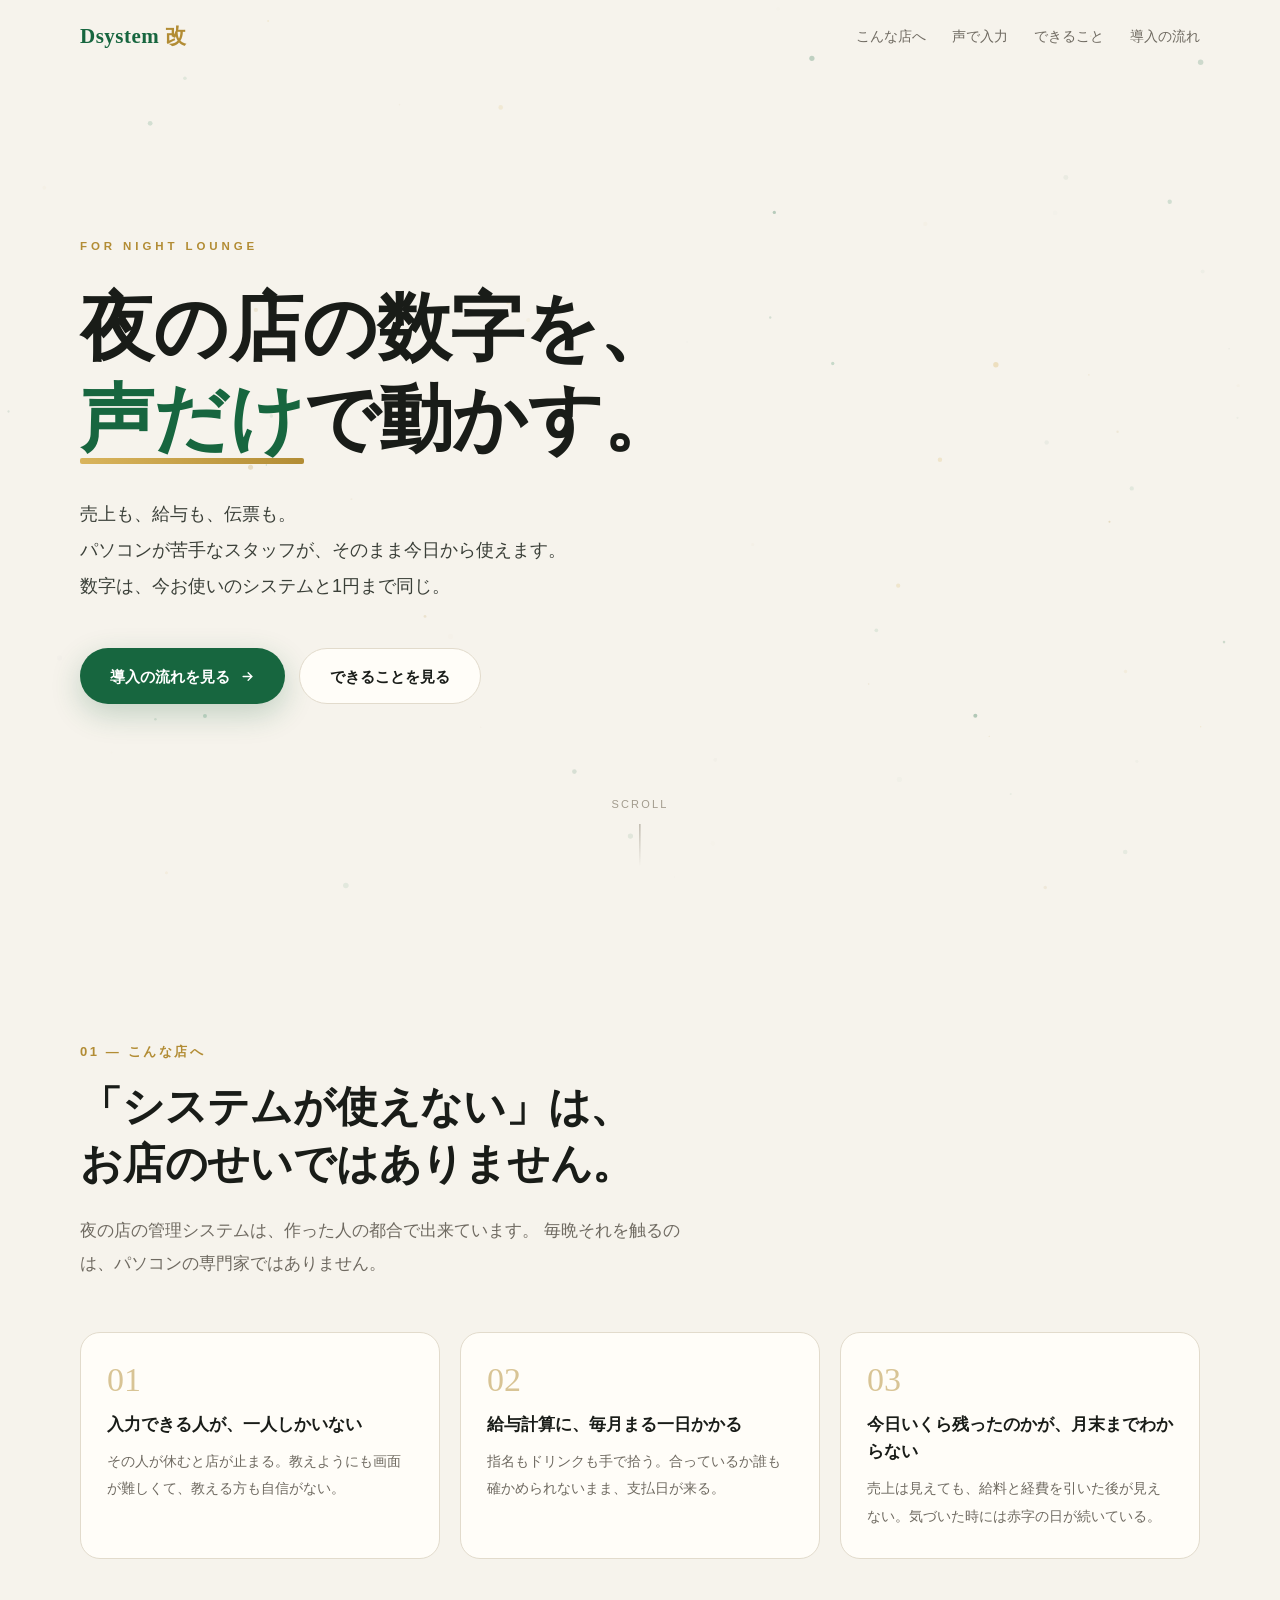
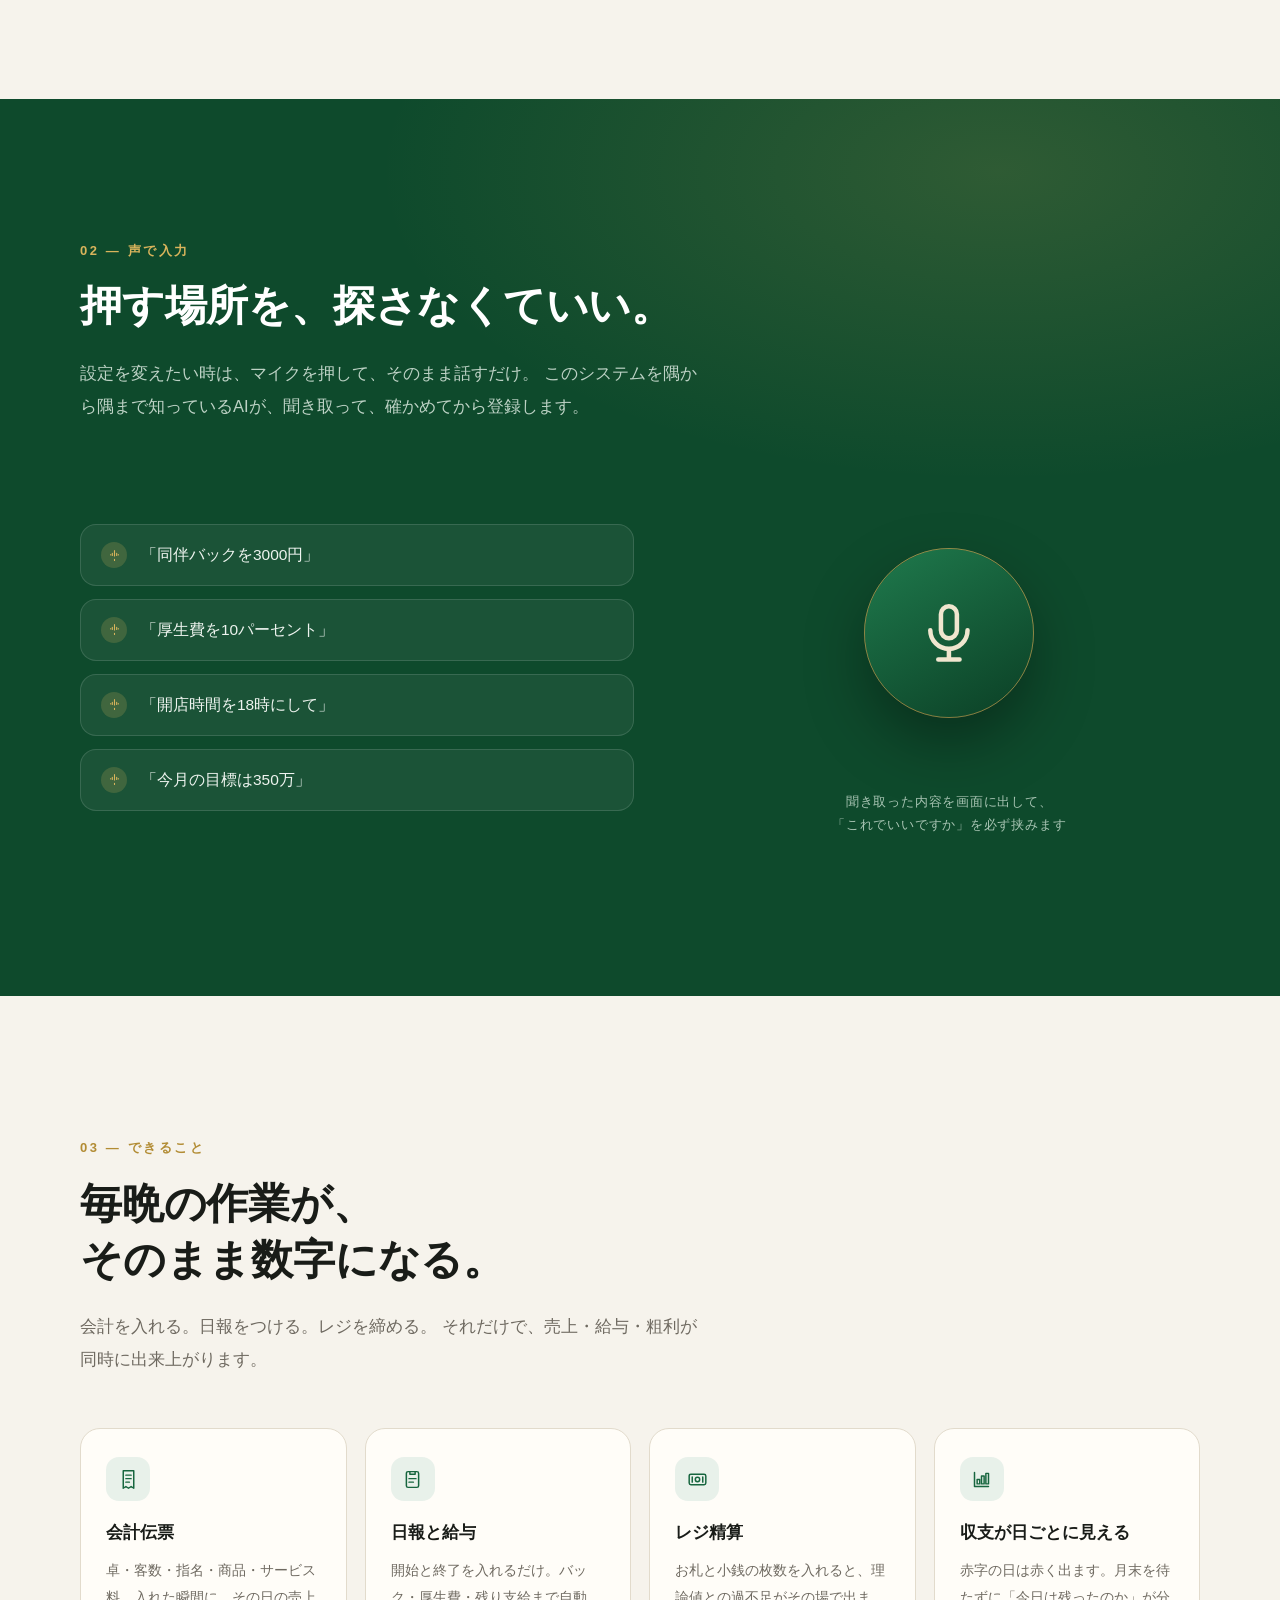
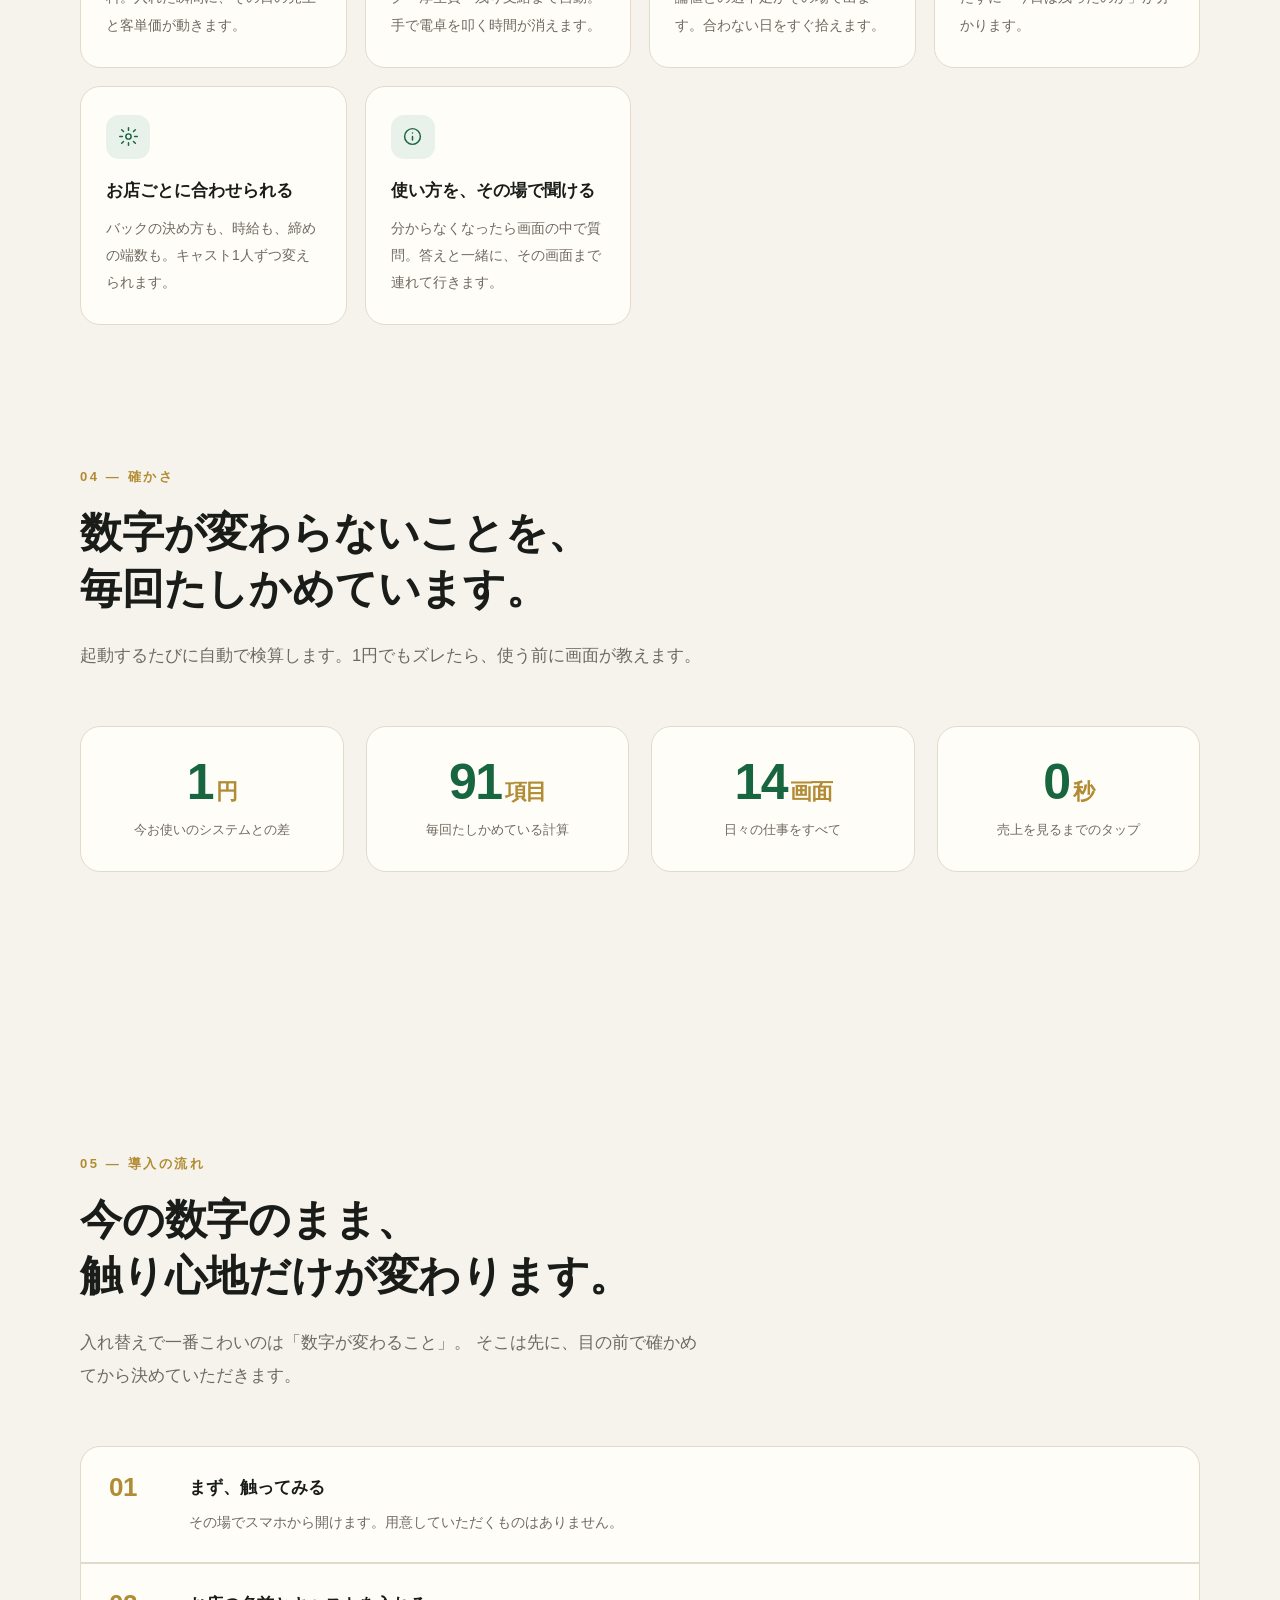
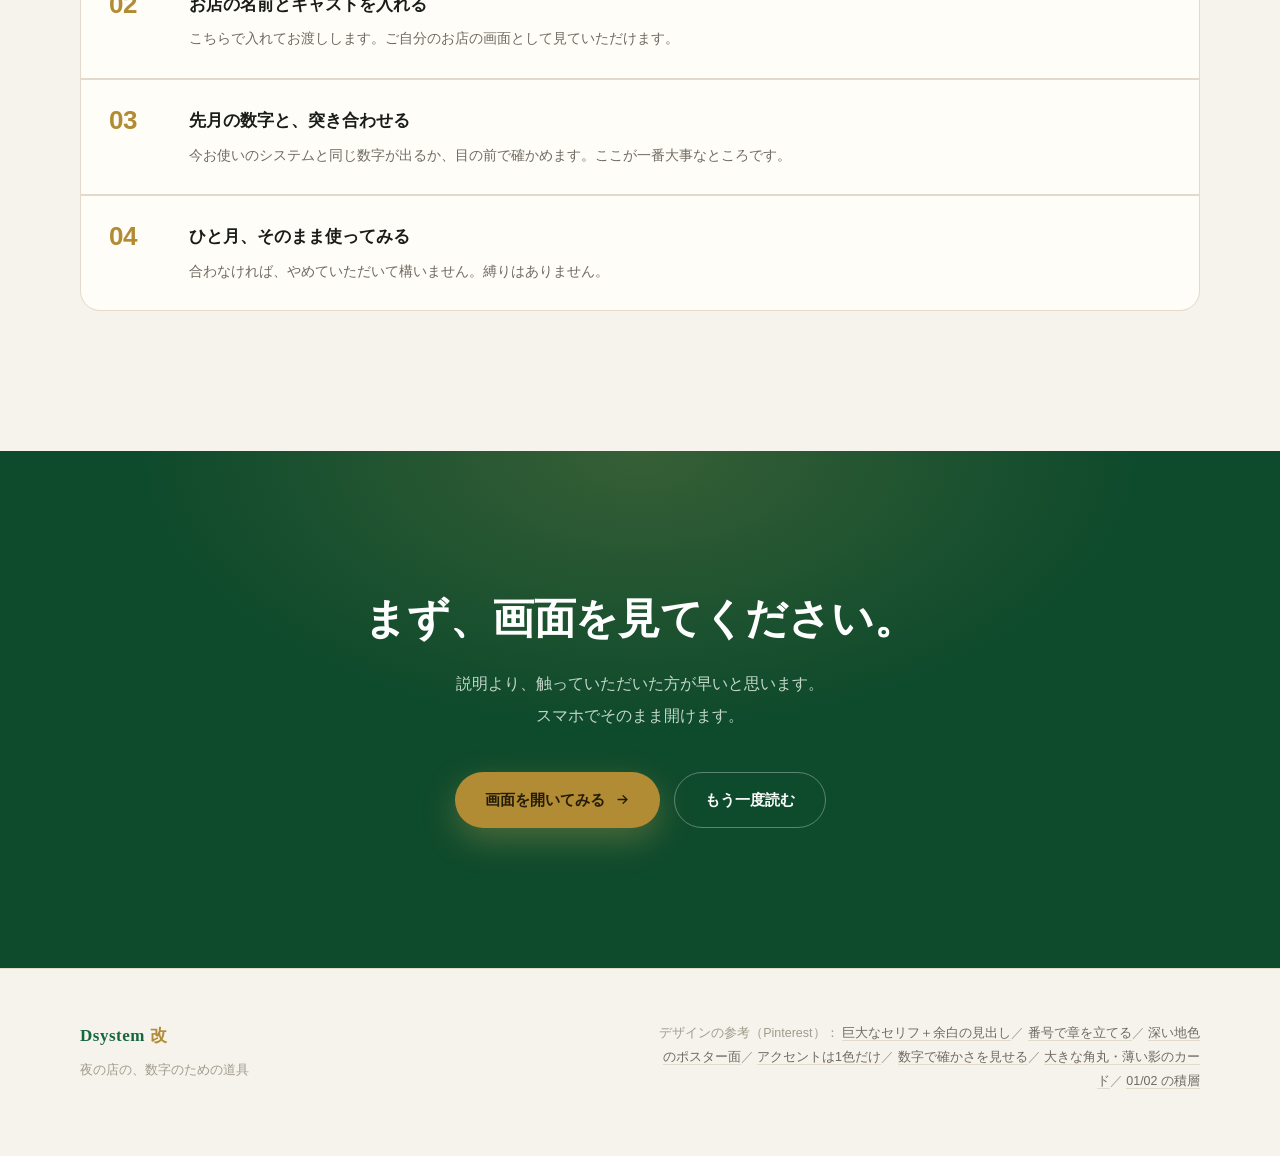
==== lp/index.html @ 025c5458 "商品紹介LPを追加（Pinterestの作法で作成・価格は非表示） ヒーローは巨大なセリフ＋広い余白、章は01/02の番号立て、深緑のポスター面を1枚挟んで緩急。 アクセントは金1色のみ。スクロールで" ====
<!doctype html>
<html lang="ja">
<head>
<meta charset="utf-8">
<meta name="viewport" content="width=device-width,initial-scale=1,viewport-fit=cover">
<title>Dシステム改 — 夜の店の、数字のための道具</title>
<meta name="description" content="売上・給与・伝票を、声で。現場のスタッフがそのまま使える店舗管理システム。">
<meta property="og:title" content="Dシステム改">
<meta property="og:description" content="夜の店の、数字のための道具。">
<link rel="icon" href="icon.png">
<link rel="apple-touch-icon" href="icon.png">
<style>
/* ─────────────────────────────────────────────
   Pinterest から引いた作法（出典は最下部に明記）
   ・巨大なセリフのワードマーク＋広い余白でヒーローを組む … pin/534543903532416057
   ・章を 01 / 02 の番号で立てる。番号は細く大きく … pin/533294361818541203, pin/181692166212727538
   ・深い地色のポスター的セクションを1枚挟んで緩急 … pin/181692166212785124
   ・アクセント色は1つだけ。面積を絞って効かせる … pin/181692166212724656
   ・端末の実画面 + 数字の実績で信頼を作る … pin/181692166212818721
   ・カードは角丸を大きく、影は薄く、境界は線1本 … pin/565342559474451207
   ───────────────────────────────────────────── */
:root{
  --bg:#f6f3ec; --paper:#fffdf8; --ink:#191c18; --muted:#6f6a61; --dim:#a29b8d;
  --green:#17663f; --green-d:#0e4a2c; --green-soft:#e8f1ea; --gold:#b28c34; --gold-l:#d9b45c;
  --line:#e2dbcc;
  --serif:"Hiragino Mincho ProN","Yu Mincho",Georgia,"Times New Roman",serif;
  --sans:-apple-system,BlinkMacSystemFont,"Hiragino Sans","Noto Sans JP",sans-serif;
  --num:"SF Pro Display","Helvetica Neue",sans-serif;
}
*{box-sizing:border-box;margin:0;padding:0}
html{scroll-behavior:smooth;-webkit-text-size-adjust:100%}
body{background:var(--bg);color:var(--ink);font-family:var(--sans);line-height:1.8;
  font-size:16px;-webkit-font-smoothing:antialiased;overflow-x:hidden}
img{max-width:100%;display:block}
.wrap{width:min(1120px,92vw);margin:0 auto}

/* ── 出てくる動き（scrollでふわっと。派手にしない） ── */
.rv{opacity:0;transform:translateY(26px);transition:opacity .9s cubic-bezier(.2,.7,.2,1),transform .9s cubic-bezier(.2,.7,.2,1)}
.rv.in{opacity:1;transform:none}
.rv.d1{transition-delay:.08s}.rv.d2{transition-delay:.16s}.rv.d3{transition-delay:.24s}.rv.d4{transition-delay:.32s}
@media(prefers-reduced-motion:reduce){.rv{opacity:1;transform:none;transition:none}}

/* ── ヘッダー ── */
header{position:fixed;top:0;left:0;right:0;z-index:50;padding:18px 0;
  background:rgba(246,243,236,0);backdrop-filter:blur(0px);transition:background .4s,backdrop-filter .4s,padding .4s}
header.on{background:rgba(246,243,236,.86);backdrop-filter:blur(12px);padding:11px 0;border-bottom:1px solid var(--line)}
header.dk .mark{color:#f2f7f3}
header.dk .mark b{color:var(--gold-l)}
header.dk nav{color:#b9d0c2}
header.dk nav a:hover{color:#fff}
header.dk.on{background:rgba(14,74,44,.72);border-bottom-color:rgba(255,255,255,.12)}
header .wrap{display:flex;align-items:center;gap:18px}
.mark{font-family:var(--serif);font-size:21px;font-weight:700;color:var(--green);letter-spacing:.5px}
.mark b{color:var(--gold)}
header nav{margin-left:auto;display:flex;gap:26px;font-size:13.5px;color:var(--muted)}
header nav a{color:inherit;text-decoration:none;transition:color .2s}
header nav a:hover{color:var(--green)}
@media(max-width:760px){header nav{display:none}}

/* ── ヒーロー ── */
.hero{min-height:100svh;display:flex;align-items:center;position:relative;padding:120px 0 80px;overflow:hidden}
.hero canvas{position:absolute;inset:0;width:100%;height:100%;pointer-events:none;opacity:.85}
.hero .wrap{position:relative;z-index:2}
.eyebrow{font-size:11.5px;letter-spacing:.34em;color:var(--gold);font-weight:700;margin-bottom:26px}
.hero h1{font-family:var(--serif);font-weight:700;line-height:1.24;letter-spacing:-.01em;
  font-size:clamp(34px,6.4vw,74px);max-width:15em}
.hero h1 em{font-style:normal;color:var(--green);position:relative;white-space:nowrap}
.hero h1 em::after{content:"";position:absolute;left:0;right:0;bottom:-.04em;height:.075em;
  background:linear-gradient(90deg,var(--gold-l),var(--gold));transform:scaleX(0);transform-origin:left;
  animation:ul 1.1s cubic-bezier(.2,.8,.2,1) 1.0s forwards;border-radius:2px}
@keyframes ul{to{transform:scaleX(1)}}
.hero p.lead{margin-top:30px;font-size:clamp(15px,1.7vw,18px);color:#3a3f38;max-width:34em;line-height:2}
.hero .cta{margin-top:44px;display:flex;gap:14px;flex-wrap:wrap;align-items:center}
.btn{display:inline-flex;align-items:center;gap:10px;min-height:56px;padding:0 30px;border-radius:999px;
  font-size:15px;font-weight:700;text-decoration:none;transition:transform .18s,box-shadow .28s,background .2s}
.btn.p{background:var(--green);color:#fff;box-shadow:0 10px 30px rgba(23,102,63,.24)}
.btn.p:hover{transform:translateY(-2px);box-shadow:0 16px 40px rgba(23,102,63,.3);background:#125835}
.btn.s{color:var(--ink);border:1.5px solid var(--line);background:var(--paper)}
.btn.s:hover{transform:translateY(-2px);border-color:var(--green);color:var(--green)}
.scrollhint{position:absolute;left:50%;bottom:34px;transform:translateX(-50%);z-index:2;
  font-size:11px;letter-spacing:.2em;color:var(--dim);display:flex;flex-direction:column;align-items:center;gap:9px}
.scrollhint i{width:1px;height:42px;background:linear-gradient(var(--dim),transparent);animation:drop 2s ease-in-out infinite}
@keyframes drop{0%,100%{opacity:.25;transform:scaleY(.6)}50%{opacity:1;transform:scaleY(1)}}
@media(max-width:760px){.scrollhint{display:none}}

/* ── セクション共通 ── */
section{padding:clamp(80px,11vw,140px) 0}
.no{font-family:var(--num);font-size:13px;letter-spacing:.2em;color:var(--gold);font-weight:700;margin-bottom:16px}
h2{font-family:var(--serif);font-weight:700;line-height:1.34;letter-spacing:-.005em;
  font-size:clamp(26px,3.7vw,42px);margin-bottom:22px}
.sub{color:var(--muted);font-size:clamp(14.5px,1.5vw,16.5px);max-width:38em;line-height:2}

/* ── 課題（3つ） ── */
.pains{display:grid;grid-template-columns:repeat(auto-fit,minmax(268px,1fr));gap:20px;margin-top:52px}
.pain{background:var(--paper);border:1px solid var(--line);border-radius:20px;padding:30px 26px 28px;
  transition:transform .35s,box-shadow .35s}
.pain:hover{transform:translateY(-5px);box-shadow:0 18px 44px rgba(40,33,18,.09)}
.pain .q{font-family:var(--serif);font-size:34px;color:var(--gold);line-height:1;margin-bottom:14px;opacity:.5}
.pain h3{font-size:17px;font-weight:700;margin-bottom:10px;line-height:1.6}
.pain p{font-size:14px;color:var(--muted);line-height:1.95}

/* ── 深緑のポスター面 ── */
.dark{background:var(--green-d);color:#eef4ef;position:relative;overflow:hidden}
.dark::before{content:"";position:absolute;inset:0;
  background:radial-gradient(1000px 500px at 78% 8%,rgba(217,180,92,.16),transparent 62%)}
.dark .wrap{position:relative;z-index:1}
.dark .no{color:var(--gold-l)}
.dark h2{color:#fff}
.dark .sub{color:#bdd2c5}
.voice{display:grid;grid-template-columns:1.05fr .95fr;gap:clamp(34px,5vw,68px);align-items:center;margin-top:56px}
@media(max-width:860px){.voice{grid-template-columns:1fr}}
.says{display:flex;flex-direction:column;gap:13px}
.say{background:rgba(255,255,255,.055);border:1px solid rgba(255,255,255,.13);border-radius:16px;
  padding:16px 20px;font-size:15.5px;display:flex;align-items:center;gap:14px;
  transition:background .3s,border-color .3s,transform .3s}
.say:hover{background:rgba(255,255,255,.1);border-color:rgba(217,180,92,.5);transform:translateX(5px)}
.say .w{width:26px;height:26px;flex:0 0 26px;border-radius:50%;background:rgba(217,180,92,.2);
  display:flex;align-items:center;justify-content:center}
.say .w svg{width:13px;height:13px;stroke:var(--gold-l);fill:none;stroke-width:2;stroke-linecap:round}
.mic{display:flex;flex-direction:column;align-items:center;justify-content:center;gap:22px;padding:20px}
.micwrap{width:clamp(192px,27vw,269px);aspect-ratio:1;display:grid;place-items:center;position:relative}
.micwrap::after,.micwrap::before{content:"";position:absolute;width:clamp(120px,17vw,168px);aspect-ratio:1;
  border-radius:50%;border:1px solid rgba(217,180,92,.42);animation:ring 3s ease-out infinite}
.micwrap::after{animation-delay:1.5s}
@keyframes ring{0%{transform:scale(1);opacity:.85}100%{transform:scale(1.6);opacity:0}}
.micdot{width:clamp(120px,17vw,168px);aspect-ratio:1;border-radius:50%;position:relative;
  background:linear-gradient(150deg,#1f7a4d,#0b3f25);display:flex;align-items:center;justify-content:center;
  box-shadow:0 26px 60px rgba(0,0,0,.34)}
.micdot svg{width:38%;height:38%;stroke:#f0e6cf;fill:none;stroke-width:1.7;stroke-linecap:round;stroke-linejoin:round}
.mic .cap{font-size:13px;color:#a8c4b3;letter-spacing:.06em;text-align:center}

/* ── 機能 ── */
.feats{display:grid;grid-template-columns:repeat(auto-fit,minmax(250px,1fr));gap:18px;margin-top:52px}
.feat{background:var(--paper);border:1px solid var(--line);border-radius:20px;padding:28px 25px;
  transition:transform .35s,box-shadow .35s,border-color .35s}
.feat:hover{transform:translateY(-5px);box-shadow:0 18px 44px rgba(40,33,18,.09);border-color:#d3c9b4}
.feat .ic{width:44px;height:44px;border-radius:13px;background:var(--green-soft);
  display:flex;align-items:center;justify-content:center;margin-bottom:17px}
.feat .ic svg{width:21px;height:21px;stroke:var(--green);fill:none;stroke-width:1.7;stroke-linecap:round;stroke-linejoin:round}
.feat h3{font-size:16.5px;font-weight:700;margin-bottom:9px}
.feat p{font-size:14px;color:var(--muted);line-height:1.95}

/* ── 数字 ── */
.stats{display:grid;grid-template-columns:repeat(auto-fit,minmax(180px,1fr));gap:22px;margin-top:54px}
.stat{text-align:center;padding:30px 16px;background:var(--paper);border:1px solid var(--line);border-radius:20px}
.stat .n{font-family:var(--num);font-size:clamp(34px,4.6vw,50px);font-weight:600;letter-spacing:-.03em;
  color:var(--green);line-height:1;font-variant-numeric:tabular-nums}
.stat .n small{font-size:.44em;color:var(--gold);margin-left:3px;font-weight:700}
.stat .l{font-size:13px;color:var(--muted);margin-top:12px;line-height:1.7}

/* ── 画面 ── */
.shot{margin-top:56px;border-radius:22px;overflow:hidden;border:1px solid var(--line);
  box-shadow:0 30px 70px rgba(40,33,18,.14);background:var(--paper)}
.shot img{width:100%}
.shotcap{font-size:12.5px;color:var(--dim);text-align:center;margin-top:16px}

/* ── 導入の流れ ── */
.steps{margin-top:54px;display:grid;gap:2px;background:var(--line);border:1px solid var(--line);border-radius:20px;overflow:hidden}
.step{background:var(--paper);padding:26px 28px;display:grid;grid-template-columns:60px 1fr;gap:20px;align-items:start;
  transition:background .3s}
.step:hover{background:#fff}
.step .n{font-family:var(--num);font-size:26px;font-weight:600;color:var(--gold);line-height:1.1;letter-spacing:-.02em}
.step h3{font-size:16.5px;font-weight:700;margin-bottom:6px}
.step p{font-size:14px;color:var(--muted);line-height:1.9}
@media(max-width:560px){.step{grid-template-columns:44px 1fr;gap:14px;padding:22px 20px}}

/* ── 締め ── */
.end{background:var(--green-d);color:#fff;text-align:center;position:relative;overflow:hidden}
.end::before{content:"";position:absolute;inset:0;
  background:radial-gradient(760px 420px at 50% 0%,rgba(217,180,92,.2),transparent 66%)}
.end .wrap{position:relative;z-index:1}
.end h2{color:#fff;margin-bottom:20px}
.end p{color:#c3d7c9;max-width:30em;margin:0 auto 40px;font-size:16px;line-height:2}
.end .btn.p{background:var(--gold);color:#241c07;box-shadow:0 12px 34px rgba(217,180,92,.3)}
.end .btn.p:hover{background:var(--gold-l)}
.end .btn.s{background:transparent;color:#fff;border-color:rgba(255,255,255,.32)}
.end .btn.s:hover{border-color:#fff;color:#fff}
.endcta{display:flex;gap:14px;justify-content:center;flex-wrap:wrap}

/* ── フッター ── */
footer{padding:52px 0 62px;font-size:12.5px;color:var(--dim);border-top:1px solid var(--line)}
footer .wrap{display:flex;gap:20px;flex-wrap:wrap;align-items:flex-start}
footer .src{margin-left:auto;max-width:44em;line-height:1.95;text-align:right}
footer a{color:var(--muted);text-decoration:none;border-bottom:1px solid var(--line)}
@media(max-width:760px){footer .src{margin-left:0;text-align:left}}
</style>
</head>
<body>

<header id="hd">
  <div class="wrap">
    <div class="mark">Dsystem <b>改</b></div>
    <nav>
      <a href="#pain">こんな店へ</a>
      <a href="#voice">声で入力</a>
      <a href="#feat">できること</a>
      <a href="#flow">導入の流れ</a>
    </nav>
  </div>
</header>

<!-- ヒーロー: 巨大なセリフ＋広い余白（pin/534543903532416057 の作法） -->
<div class="hero">
  <canvas id="hc"></canvas>
  <div class="wrap">
    <div class="eyebrow rv in">FOR NIGHT LOUNGE</div>
    <h1 class="rv in d1">夜の店の数字を、<br><em>声だけ</em>で動かす。</h1>
    <p class="lead rv in d2">売上も、給与も、伝票も。<br>
      パソコンが苦手なスタッフが、そのまま今日から使えます。<br>
      数字は、今お使いのシステムと1円まで同じ。</p>
    <div class="cta rv in d3">
      <a class="btn p" href="#flow">導入の流れを見る
        <svg width="15" height="15" viewBox="0 0 24 24" fill="none" stroke="currentColor" stroke-width="2.2" stroke-linecap="round"><path d="M5 12h13M13 6l6 6-6 6"/></svg></a>
      <a class="btn s" href="#feat">できることを見る</a>
    </div>
  </div>
  <div class="scrollhint"><span>SCROLL</span><i></i></div>
</div>

<!-- 01 課題（番号で章立て: pin/533294361818541203） -->
<section id="pain">
  <div class="wrap">
    <div class="no rv">01 — こんな店へ</div>
    <h2 class="rv d1">「システムが使えない」は、<br>お店のせいではありません。</h2>
    <p class="sub rv d2">夜の店の管理システムは、作った人の都合で出来ています。
      毎晩それを触るのは、パソコンの専門家ではありません。</p>
    <div class="pains">
      <div class="pain rv d1"><div class="q">01</div>
        <h3>入力できる人が、一人しかいない</h3>
        <p>その人が休むと店が止まる。教えようにも画面が難しくて、教える方も自信がない。</p></div>
      <div class="pain rv d2"><div class="q">02</div>
        <h3>給与計算に、毎月まる一日かかる</h3>
        <p>指名もドリンクも手で拾う。合っているか誰も確かめられないまま、支払日が来る。</p></div>
      <div class="pain rv d3"><div class="q">03</div>
        <h3>今日いくら残ったのかが、月末までわからない</h3>
        <p>売上は見えても、給料と経費を引いた後が見えない。気づいた時には赤字の日が続いている。</p></div>
    </div>
  </div>
</section>

<!-- 02 声（深緑のポスター面: pin/181692166212785124） -->
<section id="voice" class="dark">
  <div class="wrap">
    <div class="no rv">02 — 声で入力</div>
    <h2 class="rv d1">押す場所を、探さなくていい。</h2>
    <p class="sub rv d2">設定を変えたい時は、マイクを押して、そのまま話すだけ。
      このシステムを隅から隅まで知っているAIが、聞き取って、確かめてから登録します。</p>
    <div class="voice">
      <div class="says">
        <div class="say rv d1"><span class="w"><svg viewBox="0 0 24 24"><path d="M12 3v10M12 19v2M8 8v4M16 8v4M5 10v1M19 10v1"/></svg></span>「同伴バックを3000円」</div>
        <div class="say rv d2"><span class="w"><svg viewBox="0 0 24 24"><path d="M12 3v10M12 19v2M8 8v4M16 8v4M5 10v1M19 10v1"/></svg></span>「厚生費を10パーセント」</div>
        <div class="say rv d3"><span class="w"><svg viewBox="0 0 24 24"><path d="M12 3v10M12 19v2M8 8v4M16 8v4M5 10v1M19 10v1"/></svg></span>「開店時間を18時にして」</div>
        <div class="say rv d4"><span class="w"><svg viewBox="0 0 24 24"><path d="M12 3v10M12 19v2M8 8v4M16 8v4M5 10v1M19 10v1"/></svg></span>「今月の目標は350万」</div>
      </div>
      <div class="mic rv d2">
        <div class="micwrap"><div class="micdot"><svg viewBox="0 0 24 24"><rect x="9" y="2" width="6" height="12" rx="3"/><path d="M5 11a7 7 0 0 0 14 0M12 18v4M8 22h8"/></svg></div></div>
        <div class="cap">聞き取った内容を画面に出して、<br>「これでいいですか」を必ず挟みます</div>
      </div>
    </div>
  </div>
</section>

<!-- 03 機能 -->
<section id="feat">
  <div class="wrap">
    <div class="no rv">03 — できること</div>
    <h2 class="rv d1">毎晩の作業が、<br>そのまま数字になる。</h2>
    <p class="sub rv d2">会計を入れる。日報をつける。レジを締める。
      それだけで、売上・給与・粗利が同時に出来上がります。</p>
    <div class="feats">
      <div class="feat rv d1"><div class="ic"><svg viewBox="0 0 24 24"><path d="M6 2h12v20l-3-2-3 2-3-2-3 2z"/><path d="M9 7h6M9 11h6M9 15h4"/></svg></div>
        <h3>会計伝票</h3><p>卓・客数・指名・商品・サービス料。入れた瞬間に、その日の売上と客単価が動きます。</p></div>
      <div class="feat rv d2"><div class="ic"><svg viewBox="0 0 24 24"><rect x="5" y="3" width="14" height="18" rx="2"/><path d="M9 3v3h6V3M8 11h8M8 15h5"/></svg></div>
        <h3>日報と給与</h3><p>開始と終了を入れるだけ。バック・厚生費・残り支給まで自動。手で電卓を叩く時間が消えます。</p></div>
      <div class="feat rv d3"><div class="ic"><svg viewBox="0 0 24 24"><rect x="2.5" y="6" width="19" height="12" rx="2"/><circle cx="12" cy="12" r="2.5"/><path d="M6 9v6M18 9v6"/></svg></div>
        <h3>レジ精算</h3><p>お札と小銭の枚数を入れると、理論値との過不足がその場で出ます。合わない日をすぐ拾えます。</p></div>
      <div class="feat rv d1"><div class="ic"><svg viewBox="0 0 24 24"><path d="M4 20V4M4 20h16"/><rect x="7" y="12" width="3" height="5"/><rect x="12" y="8" width="3" height="9"/><rect x="17" y="5" width="3" height="12"/></svg></div>
        <h3>収支が日ごとに見える</h3><p>赤字の日は赤く出ます。月末を待たずに「今日は残ったのか」が分かります。</p></div>
      <div class="feat rv d2"><div class="ic"><svg viewBox="0 0 24 24"><circle cx="12" cy="12" r="3"/><path d="M12 2v3M12 19v3M4.2 4.2l2.1 2.1M17.7 17.7l2.1 2.1M2 12h3M19 12h3M4.2 19.8l2.1-2.1M17.7 6.3l2.1-2.1"/></svg></div>
        <h3>お店ごとに合わせられる</h3><p>バックの決め方も、時給も、締めの端数も。キャスト1人ずつ変えられます。</p></div>
      <div class="feat rv d3"><div class="ic"><svg viewBox="0 0 24 24"><circle cx="12" cy="12" r="9"/><path d="M12 16v-4M12 8h.01"/></svg></div>
        <h3>使い方を、その場で聞ける</h3><p>分からなくなったら画面の中で質問。答えと一緒に、その画面まで連れて行きます。</p></div>
    </div>
  </div>
</section>

<!-- 04 数字（信頼: pin/181692166212818721） -->
<section style="padding-top:0">
  <div class="wrap">
    <div class="no rv">04 — 確かさ</div>
    <h2 class="rv d1">数字が変わらないことを、<br>毎回たしかめています。</h2>
    <p class="sub rv d2">起動するたびに自動で検算します。1円でもズレたら、使う前に画面が教えます。</p>
    <div class="stats">
      <div class="stat rv d1"><div class="n">1<small>円</small></div><div class="l">今お使いのシステムとの差</div></div>
      <div class="stat rv d2"><div class="n">91<small>項目</small></div><div class="l">毎回たしかめている計算</div></div>
      <div class="stat rv d3"><div class="n">14<small>画面</small></div><div class="l">日々の仕事をすべて</div></div>
      <div class="stat rv d4"><div class="n">0<small>秒</small></div><div class="l">売上を見るまでのタップ</div></div>
    </div>
  </div>
</section>

<!-- 05 導入の流れ -->
<section id="flow">
  <div class="wrap">
    <div class="no rv">05 — 導入の流れ</div>
    <h2 class="rv d1">今の数字のまま、<br>触り心地だけが変わります。</h2>
    <p class="sub rv d2">入れ替えで一番こわいのは「数字が変わること」。
      そこは先に、目の前で確かめてから決めていただきます。</p>
    <div class="steps">
      <div class="step rv d1"><div class="n">01</div><div>
        <h3>まず、触ってみる</h3><p>その場でスマホから開けます。用意していただくものはありません。</p></div></div>
      <div class="step rv d2"><div class="n">02</div><div>
        <h3>お店の名前とキャストを入れる</h3><p>こちらで入れてお渡しします。ご自分のお店の画面として見ていただけます。</p></div></div>
      <div class="step rv d3"><div class="n">03</div><div>
        <h3>先月の数字と、突き合わせる</h3><p>今お使いのシステムと同じ数字が出るか、目の前で確かめます。ここが一番大事なところです。</p></div></div>
      <div class="step rv d4"><div class="n">04</div><div>
        <h3>ひと月、そのまま使ってみる</h3><p>合わなければ、やめていただいて構いません。縛りはありません。</p></div></div>
    </div>
  </div>
</section>

<!-- 締め -->
<section class="end">
  <div class="wrap">
    <h2 class="rv">まず、画面を見てください。</h2>
    <p class="rv d1">説明より、触っていただいた方が早いと思います。<br>
      スマホでそのまま開けます。</p>
    <div class="endcta rv d2">
      <a class="btn p" href="https://tsujiguchilukes-ops.github.io/dsystem-kai-demo/" target="_blank" rel="noopener">画面を開いてみる
        <svg width="15" height="15" viewBox="0 0 24 24" fill="none" stroke="currentColor" stroke-width="2.2" stroke-linecap="round"><path d="M5 12h13M13 6l6 6-6 6"/></svg></a>
      <a class="btn s" href="#pain">もう一度読む</a>
    </div>
  </div>
</section>

<footer>
  <div class="wrap">
    <div><div class="mark" style="font-size:17px">Dsystem <b>改</b></div>
      <div style="margin-top:8px">夜の店の、数字のための道具</div></div>
    <div class="src">
      デザインの参考（Pinterest）：
      <a href="https://www.pinterest.com/pin/534543903532416057/" target="_blank" rel="noopener">巨大なセリフ＋余白の見出し</a>／
      <a href="https://www.pinterest.com/pin/533294361818541203/" target="_blank" rel="noopener">番号で章を立てる</a>／
      <a href="https://www.pinterest.com/pin/181692166212785124/" target="_blank" rel="noopener">深い地色のポスター面</a>／
      <a href="https://www.pinterest.com/pin/181692166212724656/" target="_blank" rel="noopener">アクセントは1色だけ</a>／
      <a href="https://www.pinterest.com/pin/181692166212818721/" target="_blank" rel="noopener">数字で確かさを見せる</a>／
      <a href="https://www.pinterest.com/pin/565342559474451207/" target="_blank" rel="noopener">大きな角丸・薄い影のカード</a>／
      <a href="https://www.pinterest.com/pin/181692166212727538/" target="_blank" rel="noopener">01/02 の積層</a>
    </div>
  </div>
</footer>

<script>
// 出てくる動き（一度出たら戻さない＝スクロールで点滅しない）
(function(){
  var io=new IntersectionObserver(function(es){
    es.forEach(function(e){ if(e.isIntersecting){ e.target.classList.add('in'); io.unobserve(e.target); } });
  },{threshold:.12,rootMargin:'0px 0px -8% 0px'});
  document.querySelectorAll('.rv:not(.in)').forEach(function(el){ io.observe(el); });
  // ヘッダーの背景
  var hd=document.getElementById('hd');
  var darks=[].slice.call(document.querySelectorAll('.dark,.end'));
  function upd(){
    hd.classList.toggle('on', scrollY>40);
    // ヘッダーの真下が深緑の面かどうかで、文字色と地色を入れ替える
    var y=hd.offsetHeight*0.6;
    hd.classList.toggle('dk', darks.some(function(d){
      var r=d.getBoundingClientRect(); return r.top<=y && r.bottom>=y;
    }));
  }
  addEventListener('scroll',upd,{passive:true}); upd();
})();

// ヒーローの粒（ブランド色だけ。紫や水色を混ぜない）
(function(){
  var c=document.getElementById('hc'); if(!c) return;
  if(matchMedia('(prefers-reduced-motion:reduce)').matches) return;
  var x=c.getContext('2d'),D=Math.min(devicePixelRatio||1,2),ps=[],raf;
  function size(){ c.width=c.offsetWidth*D; c.height=c.offsetHeight*D; }
  size(); addEventListener('resize',size,{passive:true});
  var COL=['rgba(178,140,52,','rgba(217,180,92,','rgba(31,122,77,','rgba(23,102,63,'];
  for(var i=0;i<70;i++) ps.push({
    x:Math.random(), y:Math.random(), r:(Math.random()*2.1+0.7)*D,
    sp:(Math.random()*0.16+0.05), ph:Math.random()*Math.PI*2,
    a:Math.random()*0.3+0.12, c:COL[(Math.random()*COL.length)|0]
  });
  var t0=performance.now();
  function f(now){
    var el=(now-t0)/1000;
    x.clearRect(0,0,c.width,c.height);
    for(var i=0;i<ps.length;i++){ var p=ps[i];
      var px=(p.x*c.width + Math.sin(el*p.sp+p.ph)*26*D);
      var py=(p.y*c.height + Math.cos(el*p.sp*.8+p.ph)*20*D);
      x.beginPath(); x.fillStyle=p.c+(p.a*(0.55+0.45*Math.sin(el*0.9+p.ph)))+')';
      x.arc(px,py,p.r,0,Math.PI*2); x.fill();
    }
    raf=requestAnimationFrame(f);
  }
  raf=requestAnimationFrame(f);
  addEventListener('pagehide',function(){ cancelAnimationFrame(raf); });
})();
</script>
</body>
</html>
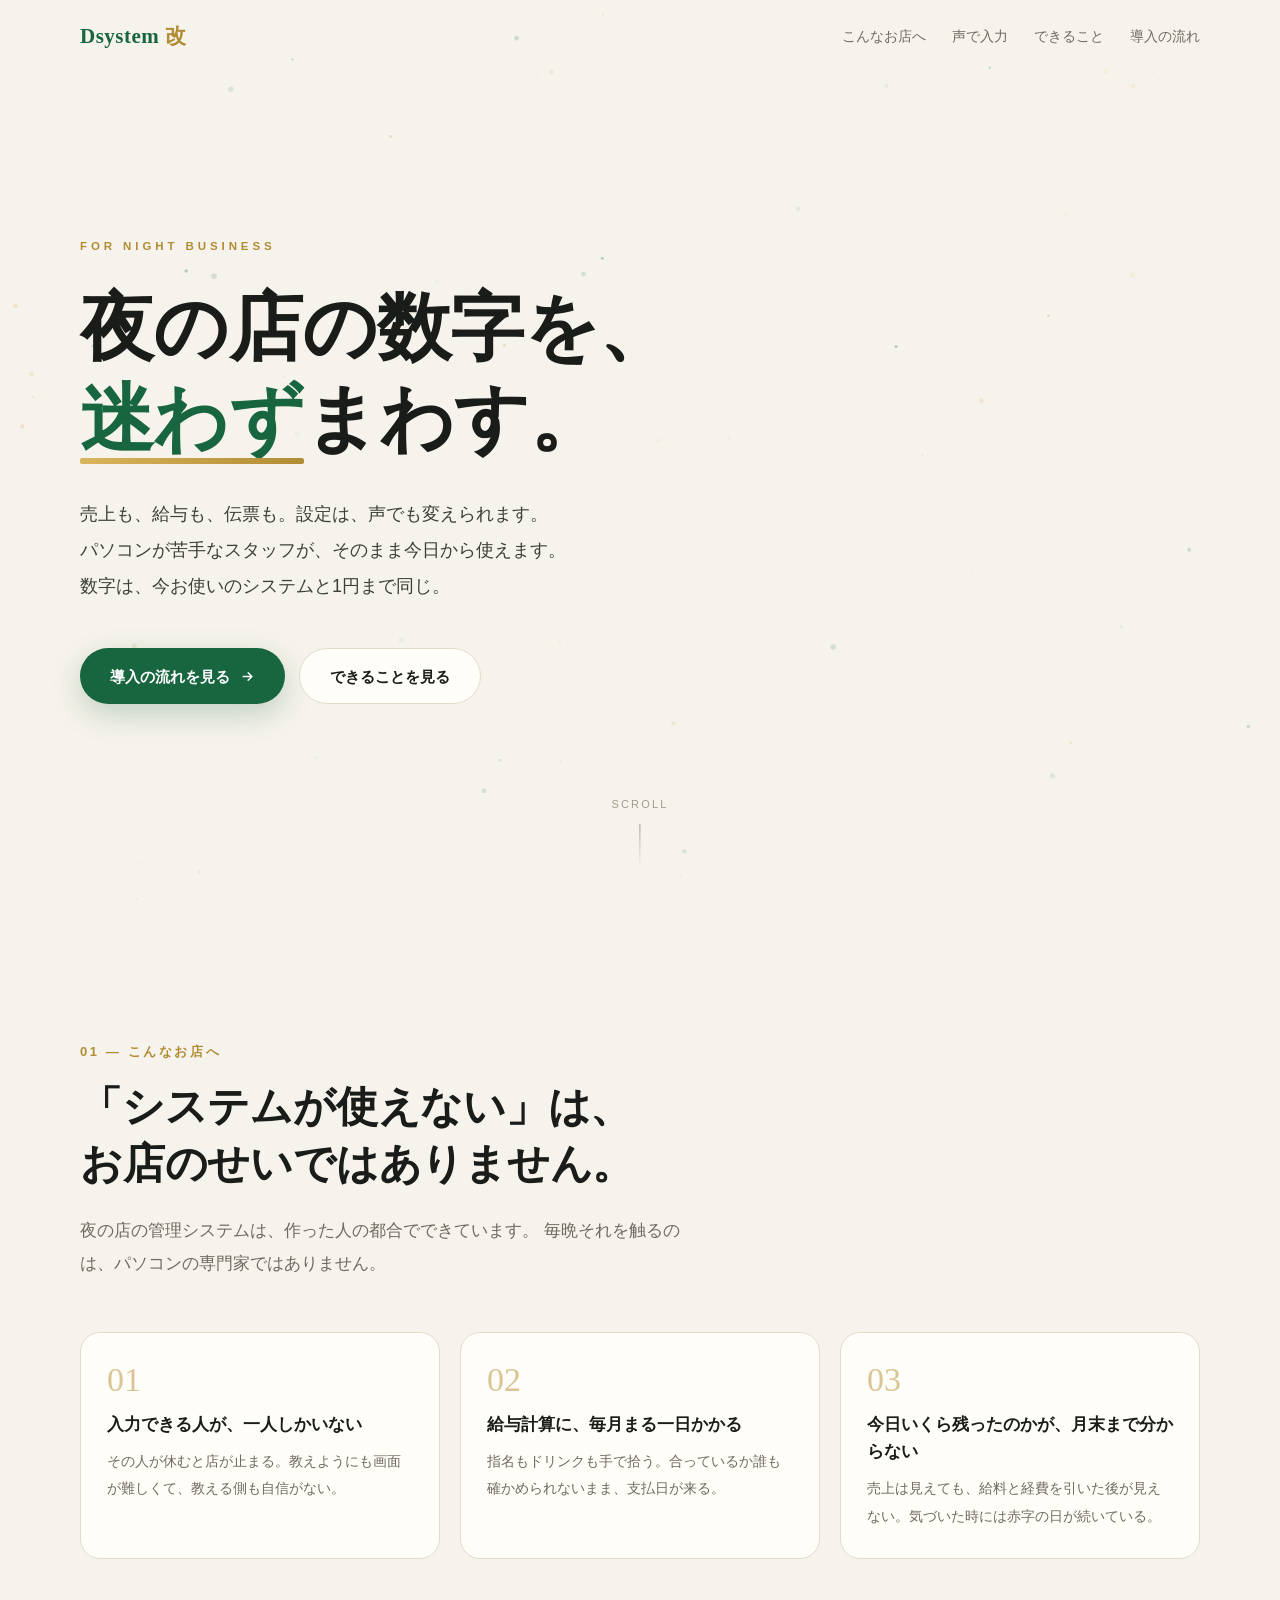
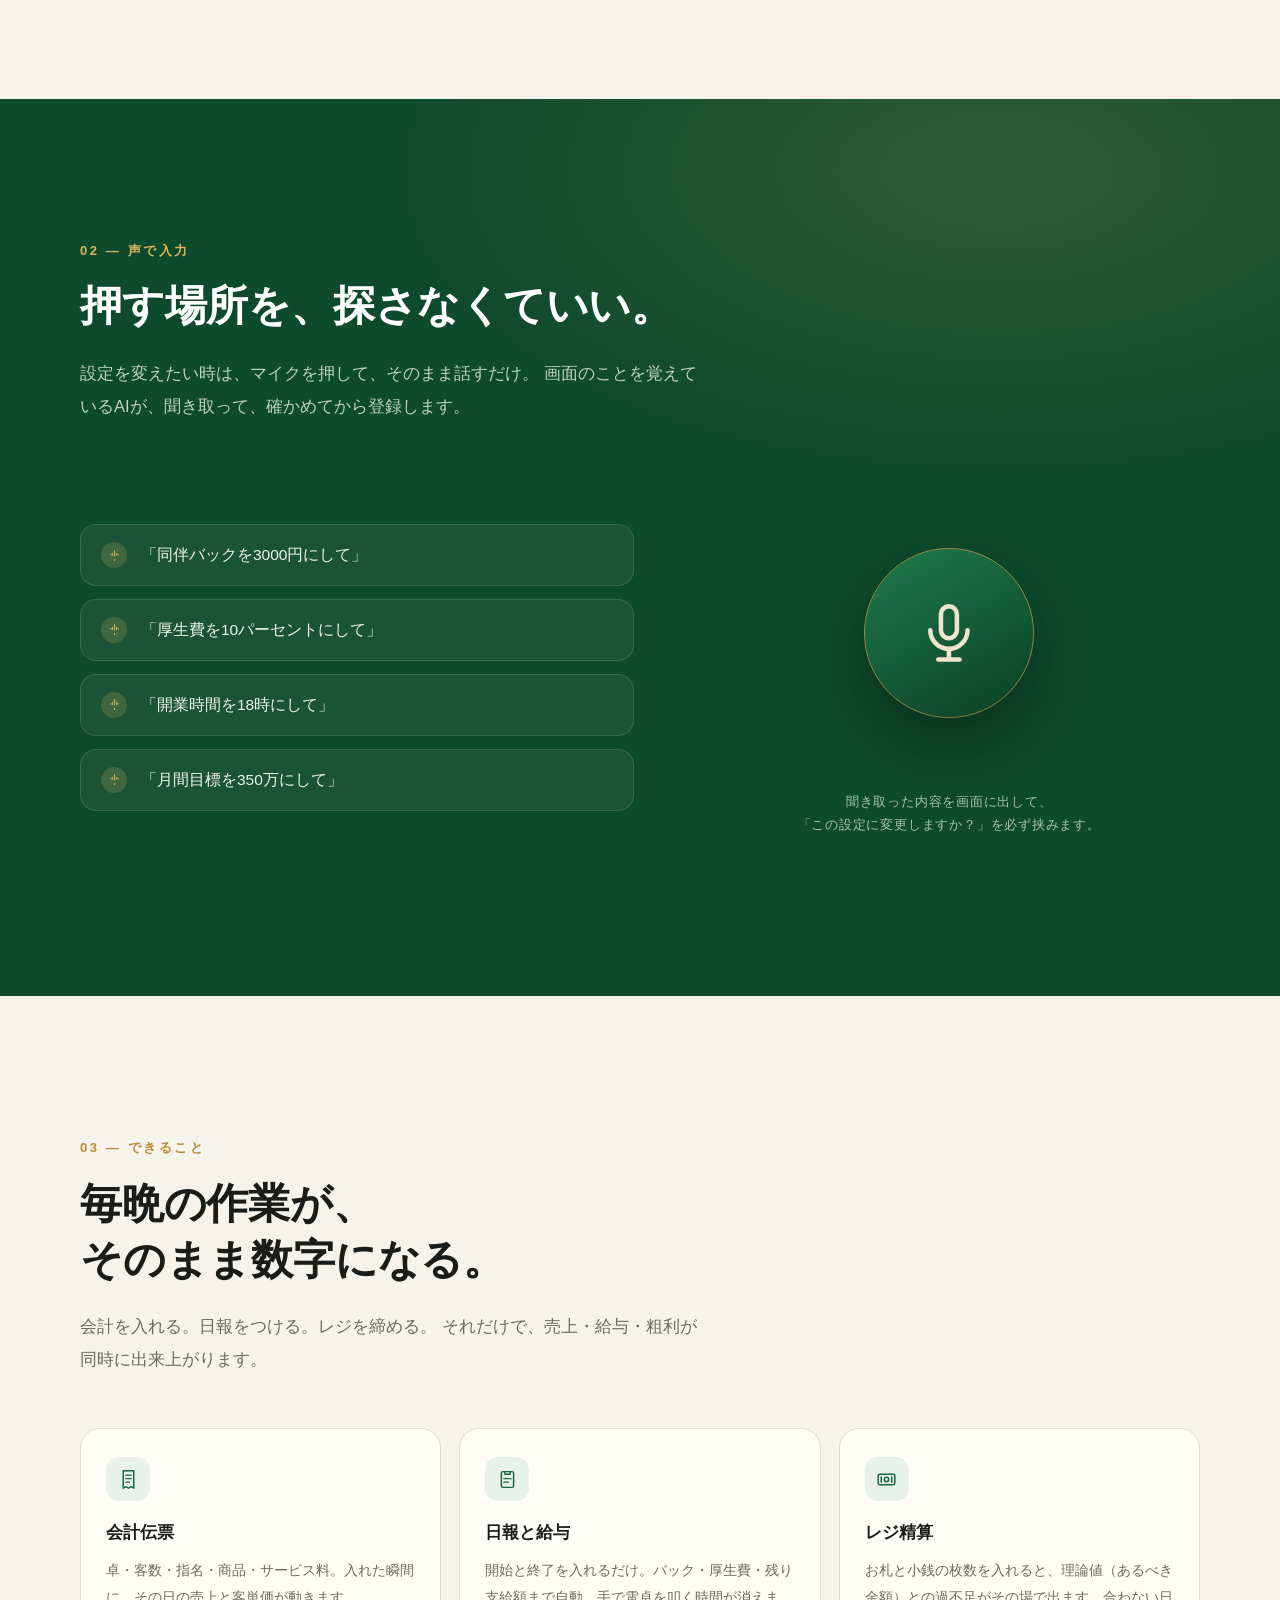
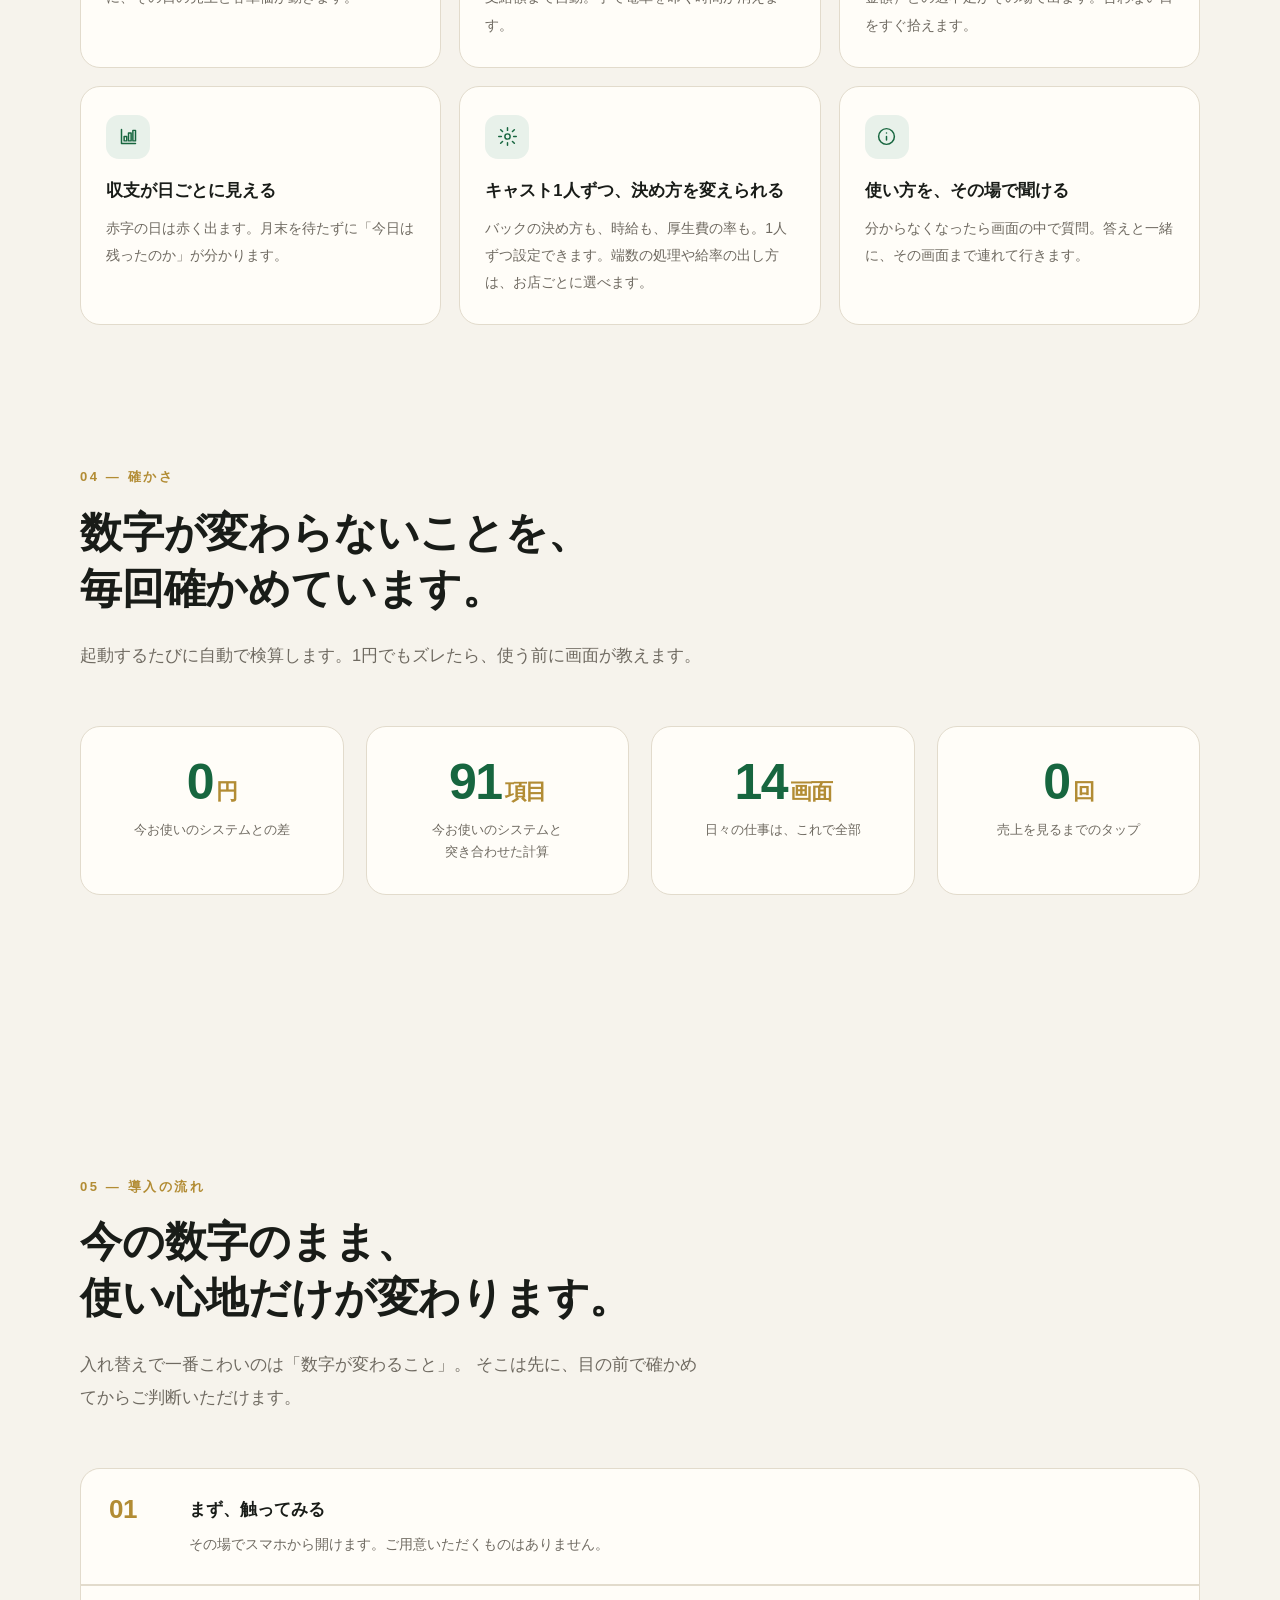
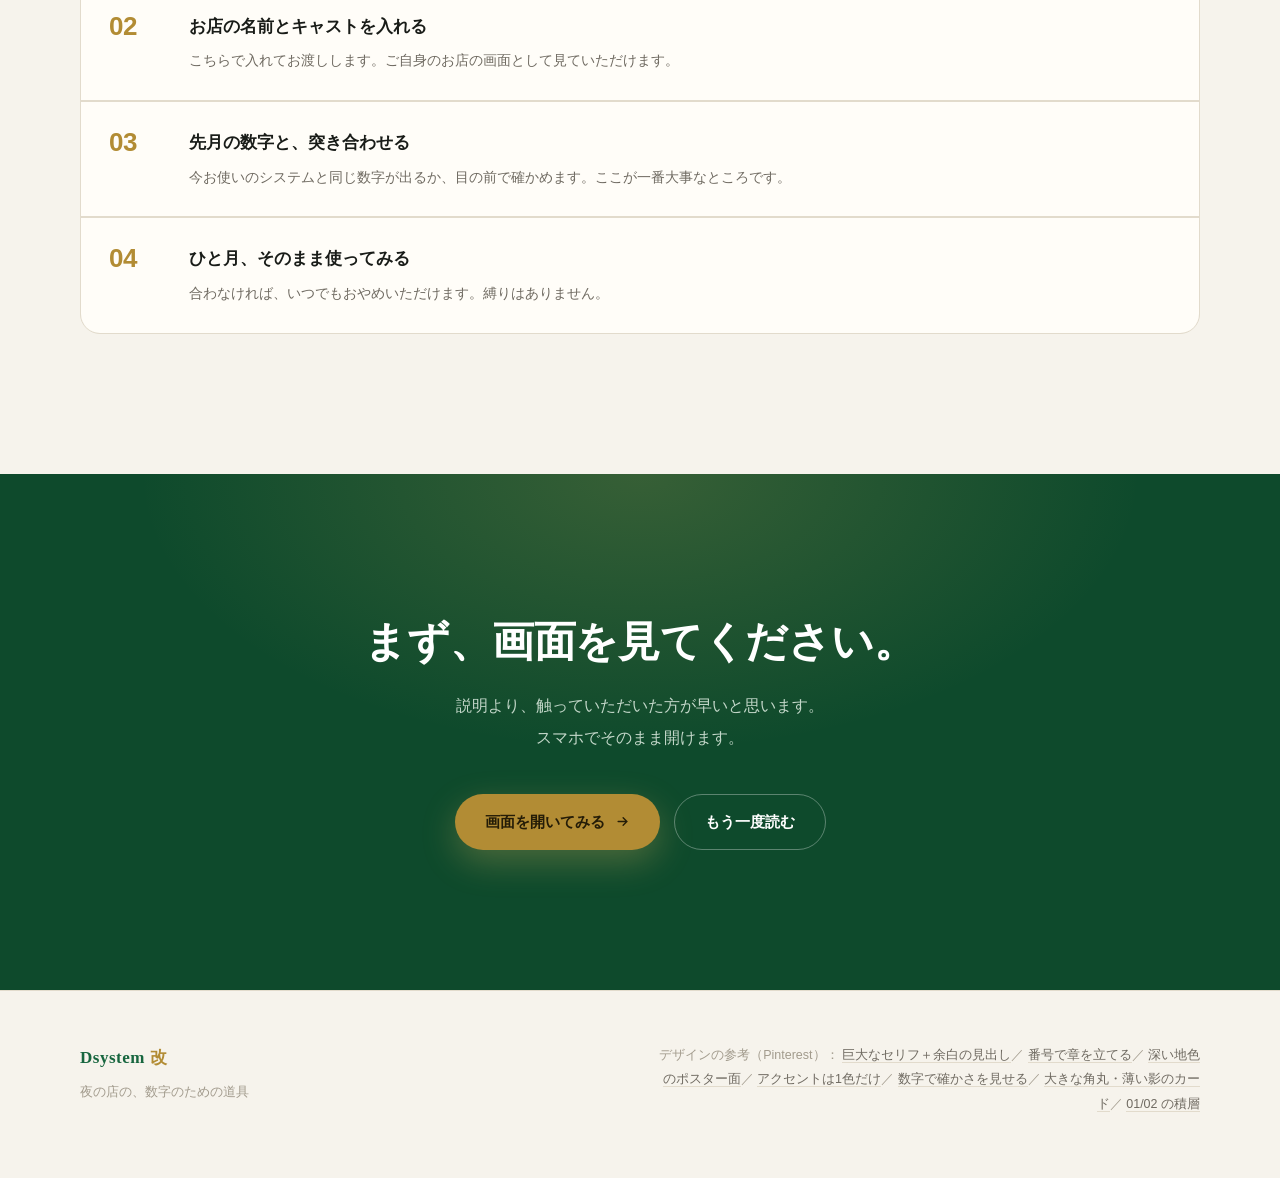
==== commit 17af49e0: "LPの日本語を修正（日本語チェックの指摘28件） 事実と食い違っていた4件を修正: - 「1円／今お使いのシステムとの差」が「差が1円ある」と読める → 0円に - 「締めの端数もキャスト1人ずつ」は" ====
--- a/lp/index.html
+++ b/lp/index.html
@@ -4,7 +4,7 @@
 <meta charset="utf-8">
 <meta name="viewport" content="width=device-width,initial-scale=1,viewport-fit=cover">
 <title>Dシステム改 — 夜の店の、数字のための道具</title>
-<meta name="description" content="売上・給与・伝票を、声で。現場のスタッフがそのまま使える店舗管理システム。">
+<meta name="description" content="売上・給与・伝票を、迷わず。設定は声でも動く、現場のスタッフがそのまま使える店舗管理システム。">
 <meta property="og:title" content="Dシステム改">
 <meta property="og:description" content="夜の店の、数字のための道具。">
 <link rel="icon" href="icon.png">
@@ -91,7 +91,7 @@
 .sub{color:var(--muted);font-size:clamp(14.5px,1.5vw,16.5px);max-width:38em;line-height:2}
 
 /* ── 課題（3つ） ── */
-.pains{display:grid;grid-template-columns:repeat(auto-fit,minmax(268px,1fr));gap:20px;margin-top:52px}
+.pains{display:grid;grid-template-columns:repeat(auto-fit,minmax(min(268px,100%),1fr));gap:20px;margin-top:52px}
 .pain{background:var(--paper);border:1px solid var(--line);border-radius:20px;padding:30px 26px 28px;
   transition:transform .35s,box-shadow .35s}
 .pain:hover{transform:translateY(-5px);box-shadow:0 18px 44px rgba(40,33,18,.09)}
@@ -130,7 +130,7 @@
 .mic .cap{font-size:13px;color:#a8c4b3;letter-spacing:.06em;text-align:center}
 
 /* ── 機能 ── */
-.feats{display:grid;grid-template-columns:repeat(auto-fit,minmax(250px,1fr));gap:18px;margin-top:52px}
+.feats{display:grid;grid-template-columns:repeat(auto-fit,minmax(min(310px,100%),1fr));gap:18px;margin-top:52px}
 .feat{background:var(--paper);border:1px solid var(--line);border-radius:20px;padding:28px 25px;
   transition:transform .35s,box-shadow .35s,border-color .35s}
 .feat:hover{transform:translateY(-5px);box-shadow:0 18px 44px rgba(40,33,18,.09);border-color:#d3c9b4}
@@ -141,7 +141,7 @@
 .feat p{font-size:14px;color:var(--muted);line-height:1.95}
 
 /* ── 数字 ── */
-.stats{display:grid;grid-template-columns:repeat(auto-fit,minmax(180px,1fr));gap:22px;margin-top:54px}
+.stats{display:grid;grid-template-columns:repeat(auto-fit,minmax(min(180px,100%),1fr));gap:22px;margin-top:54px}
 .stat{text-align:center;padding:30px 16px;background:var(--paper);border:1px solid var(--line);border-radius:20px}
 .stat .n{font-family:var(--num);font-size:clamp(34px,4.6vw,50px);font-weight:600;letter-spacing:-.03em;
   color:var(--green);line-height:1;font-variant-numeric:tabular-nums}
@@ -191,7 +191,7 @@
   <div class="wrap">
     <div class="mark">Dsystem <b>改</b></div>
     <nav>
-      <a href="#pain">こんな店へ</a>
+      <a href="#pain">こんなお店へ</a>
       <a href="#voice">声で入力</a>
       <a href="#feat">できること</a>
       <a href="#flow">導入の流れ</a>
@@ -203,9 +203,9 @@
 <div class="hero">
   <canvas id="hc"></canvas>
   <div class="wrap">
-    <div class="eyebrow rv in">FOR NIGHT LOUNGE</div>
-    <h1 class="rv in d1">夜の店の数字を、<br><em>声だけ</em>で動かす。</h1>
-    <p class="lead rv in d2">売上も、給与も、伝票も。<br>
+    <div class="eyebrow rv in">FOR NIGHT BUSINESS</div>
+    <h1 class="rv in d1">夜の店の数字を、<br><em>迷わず</em>まわす。</h1>
+    <p class="lead rv in d2">売上も、給与も、伝票も。設定は、声でも変えられます。<br>
       パソコンが苦手なスタッフが、そのまま今日から使えます。<br>
       数字は、今お使いのシステムと1円まで同じ。</p>
     <div class="cta rv in d3">
@@ -220,19 +220,19 @@
 <!-- 01 課題（番号で章立て: pin/533294361818541203） -->
 <section id="pain">
   <div class="wrap">
-    <div class="no rv">01 — こんな店へ</div>
+    <div class="no rv">01 — こんなお店へ</div>
     <h2 class="rv d1">「システムが使えない」は、<br>お店のせいではありません。</h2>
-    <p class="sub rv d2">夜の店の管理システムは、作った人の都合で出来ています。
+    <p class="sub rv d2">夜の店の管理システムは、作った人の都合でできています。
       毎晩それを触るのは、パソコンの専門家ではありません。</p>
     <div class="pains">
       <div class="pain rv d1"><div class="q">01</div>
         <h3>入力できる人が、一人しかいない</h3>
-        <p>その人が休むと店が止まる。教えようにも画面が難しくて、教える方も自信がない。</p></div>
+        <p>その人が休むと店が止まる。教えようにも画面が難しくて、教える側も自信がない。</p></div>
       <div class="pain rv d2"><div class="q">02</div>
         <h3>給与計算に、毎月まる一日かかる</h3>
         <p>指名もドリンクも手で拾う。合っているか誰も確かめられないまま、支払日が来る。</p></div>
       <div class="pain rv d3"><div class="q">03</div>
-        <h3>今日いくら残ったのかが、月末までわからない</h3>
+        <h3>今日いくら残ったのかが、月末まで分からない</h3>
         <p>売上は見えても、給料と経費を引いた後が見えない。気づいた時には赤字の日が続いている。</p></div>
     </div>
   </div>
@@ -244,17 +244,17 @@
     <div class="no rv">02 — 声で入力</div>
     <h2 class="rv d1">押す場所を、探さなくていい。</h2>
     <p class="sub rv d2">設定を変えたい時は、マイクを押して、そのまま話すだけ。
-      このシステムを隅から隅まで知っているAIが、聞き取って、確かめてから登録します。</p>
+      画面のことを覚えているAIが、聞き取って、確かめてから登録します。</p>
     <div class="voice">
       <div class="says">
-        <div class="say rv d1"><span class="w"><svg viewBox="0 0 24 24"><path d="M12 3v10M12 19v2M8 8v4M16 8v4M5 10v1M19 10v1"/></svg></span>「同伴バックを3000円」</div>
-        <div class="say rv d2"><span class="w"><svg viewBox="0 0 24 24"><path d="M12 3v10M12 19v2M8 8v4M16 8v4M5 10v1M19 10v1"/></svg></span>「厚生費を10パーセント」</div>
-        <div class="say rv d3"><span class="w"><svg viewBox="0 0 24 24"><path d="M12 3v10M12 19v2M8 8v4M16 8v4M5 10v1M19 10v1"/></svg></span>「開店時間を18時にして」</div>
-        <div class="say rv d4"><span class="w"><svg viewBox="0 0 24 24"><path d="M12 3v10M12 19v2M8 8v4M16 8v4M5 10v1M19 10v1"/></svg></span>「今月の目標は350万」</div>
+        <div class="say rv d1"><span class="w"><svg viewBox="0 0 24 24"><path d="M12 3v10M12 19v2M8 8v4M16 8v4M5 10v1M19 10v1"/></svg></span>「同伴バックを3000円にして」</div>
+        <div class="say rv d2"><span class="w"><svg viewBox="0 0 24 24"><path d="M12 3v10M12 19v2M8 8v4M16 8v4M5 10v1M19 10v1"/></svg></span>「厚生費を10パーセントにして」</div>
+        <div class="say rv d3"><span class="w"><svg viewBox="0 0 24 24"><path d="M12 3v10M12 19v2M8 8v4M16 8v4M5 10v1M19 10v1"/></svg></span>「開業時間を18時にして」</div>
+        <div class="say rv d4"><span class="w"><svg viewBox="0 0 24 24"><path d="M12 3v10M12 19v2M8 8v4M16 8v4M5 10v1M19 10v1"/></svg></span>「月間目標を350万にして」</div>
       </div>
       <div class="mic rv d2">
         <div class="micwrap"><div class="micdot"><svg viewBox="0 0 24 24"><rect x="9" y="2" width="6" height="12" rx="3"/><path d="M5 11a7 7 0 0 0 14 0M12 18v4M8 22h8"/></svg></div></div>
-        <div class="cap">聞き取った内容を画面に出して、<br>「これでいいですか」を必ず挟みます</div>
+        <div class="cap">聞き取った内容を画面に出して、<br>「この設定に変更しますか？」を必ず挟みます。</div>
       </div>
     </div>
   </div>
@@ -271,13 +271,13 @@
       <div class="feat rv d1"><div class="ic"><svg viewBox="0 0 24 24"><path d="M6 2h12v20l-3-2-3 2-3-2-3 2z"/><path d="M9 7h6M9 11h6M9 15h4"/></svg></div>
         <h3>会計伝票</h3><p>卓・客数・指名・商品・サービス料。入れた瞬間に、その日の売上と客単価が動きます。</p></div>
       <div class="feat rv d2"><div class="ic"><svg viewBox="0 0 24 24"><rect x="5" y="3" width="14" height="18" rx="2"/><path d="M9 3v3h6V3M8 11h8M8 15h5"/></svg></div>
-        <h3>日報と給与</h3><p>開始と終了を入れるだけ。バック・厚生費・残り支給まで自動。手で電卓を叩く時間が消えます。</p></div>
+        <h3>日報と給与</h3><p>開始と終了を入れるだけ。バック・厚生費・残り支給額まで自動。手で電卓を叩く時間が消えます。</p></div>
       <div class="feat rv d3"><div class="ic"><svg viewBox="0 0 24 24"><rect x="2.5" y="6" width="19" height="12" rx="2"/><circle cx="12" cy="12" r="2.5"/><path d="M6 9v6M18 9v6"/></svg></div>
-        <h3>レジ精算</h3><p>お札と小銭の枚数を入れると、理論値との過不足がその場で出ます。合わない日をすぐ拾えます。</p></div>
+        <h3>レジ精算</h3><p>お札と小銭の枚数を入れると、理論値（あるべき金額）との過不足がその場で出ます。合わない日をすぐ拾えます。</p></div>
       <div class="feat rv d1"><div class="ic"><svg viewBox="0 0 24 24"><path d="M4 20V4M4 20h16"/><rect x="7" y="12" width="3" height="5"/><rect x="12" y="8" width="3" height="9"/><rect x="17" y="5" width="3" height="12"/></svg></div>
         <h3>収支が日ごとに見える</h3><p>赤字の日は赤く出ます。月末を待たずに「今日は残ったのか」が分かります。</p></div>
       <div class="feat rv d2"><div class="ic"><svg viewBox="0 0 24 24"><circle cx="12" cy="12" r="3"/><path d="M12 2v3M12 19v3M4.2 4.2l2.1 2.1M17.7 17.7l2.1 2.1M2 12h3M19 12h3M4.2 19.8l2.1-2.1M17.7 6.3l2.1-2.1"/></svg></div>
-        <h3>お店ごとに合わせられる</h3><p>バックの決め方も、時給も、締めの端数も。キャスト1人ずつ変えられます。</p></div>
+        <h3>キャスト1人ずつ、決め方を変えられる</h3><p>バックの決め方も、時給も、厚生費の率も。1人ずつ設定できます。端数の処理や給率の出し方は、お店ごとに選べます。</p></div>
       <div class="feat rv d3"><div class="ic"><svg viewBox="0 0 24 24"><circle cx="12" cy="12" r="9"/><path d="M12 16v-4M12 8h.01"/></svg></div>
         <h3>使い方を、その場で聞ける</h3><p>分からなくなったら画面の中で質問。答えと一緒に、その画面まで連れて行きます。</p></div>
     </div>
@@ -288,13 +288,13 @@
 <section style="padding-top:0">
   <div class="wrap">
     <div class="no rv">04 — 確かさ</div>
-    <h2 class="rv d1">数字が変わらないことを、<br>毎回たしかめています。</h2>
+    <h2 class="rv d1">数字が変わらないことを、<br>毎回確かめています。</h2>
     <p class="sub rv d2">起動するたびに自動で検算します。1円でもズレたら、使う前に画面が教えます。</p>
     <div class="stats">
-      <div class="stat rv d1"><div class="n">1<small>円</small></div><div class="l">今お使いのシステムとの差</div></div>
-      <div class="stat rv d2"><div class="n">91<small>項目</small></div><div class="l">毎回たしかめている計算</div></div>
-      <div class="stat rv d3"><div class="n">14<small>画面</small></div><div class="l">日々の仕事をすべて</div></div>
-      <div class="stat rv d4"><div class="n">0<small>秒</small></div><div class="l">売上を見るまでのタップ</div></div>
+      <div class="stat rv d1"><div class="n">0<small>円</small></div><div class="l">今お使いのシステムとの差</div></div>
+      <div class="stat rv d2"><div class="n">91<small>項目</small></div><div class="l">今お使いのシステムと<br>突き合わせた計算</div></div>
+      <div class="stat rv d3"><div class="n">14<small>画面</small></div><div class="l">日々の仕事は、これで全部</div></div>
+      <div class="stat rv d4"><div class="n">0<small>回</small></div><div class="l">売上を見るまでのタップ</div></div>
     </div>
   </div>
 </section>
@@ -303,18 +303,18 @@
 <section id="flow">
   <div class="wrap">
     <div class="no rv">05 — 導入の流れ</div>
-    <h2 class="rv d1">今の数字のまま、<br>触り心地だけが変わります。</h2>
+    <h2 class="rv d1">今の数字のまま、<br>使い心地だけが変わります。</h2>
     <p class="sub rv d2">入れ替えで一番こわいのは「数字が変わること」。
-      そこは先に、目の前で確かめてから決めていただきます。</p>
+      そこは先に、目の前で確かめてからご判断いただけます。</p>
     <div class="steps">
       <div class="step rv d1"><div class="n">01</div><div>
-        <h3>まず、触ってみる</h3><p>その場でスマホから開けます。用意していただくものはありません。</p></div></div>
+        <h3>まず、触ってみる</h3><p>その場でスマホから開けます。ご用意いただくものはありません。</p></div></div>
       <div class="step rv d2"><div class="n">02</div><div>
-        <h3>お店の名前とキャストを入れる</h3><p>こちらで入れてお渡しします。ご自分のお店の画面として見ていただけます。</p></div></div>
+        <h3>お店の名前とキャストを入れる</h3><p>こちらで入れてお渡しします。ご自身のお店の画面として見ていただけます。</p></div></div>
       <div class="step rv d3"><div class="n">03</div><div>
         <h3>先月の数字と、突き合わせる</h3><p>今お使いのシステムと同じ数字が出るか、目の前で確かめます。ここが一番大事なところです。</p></div></div>
       <div class="step rv d4"><div class="n">04</div><div>
-        <h3>ひと月、そのまま使ってみる</h3><p>合わなければ、やめていただいて構いません。縛りはありません。</p></div></div>
+        <h3>ひと月、そのまま使ってみる</h3><p>合わなければ、いつでもおやめいただけます。縛りはありません。</p></div></div>
     </div>
   </div>
 </section>
